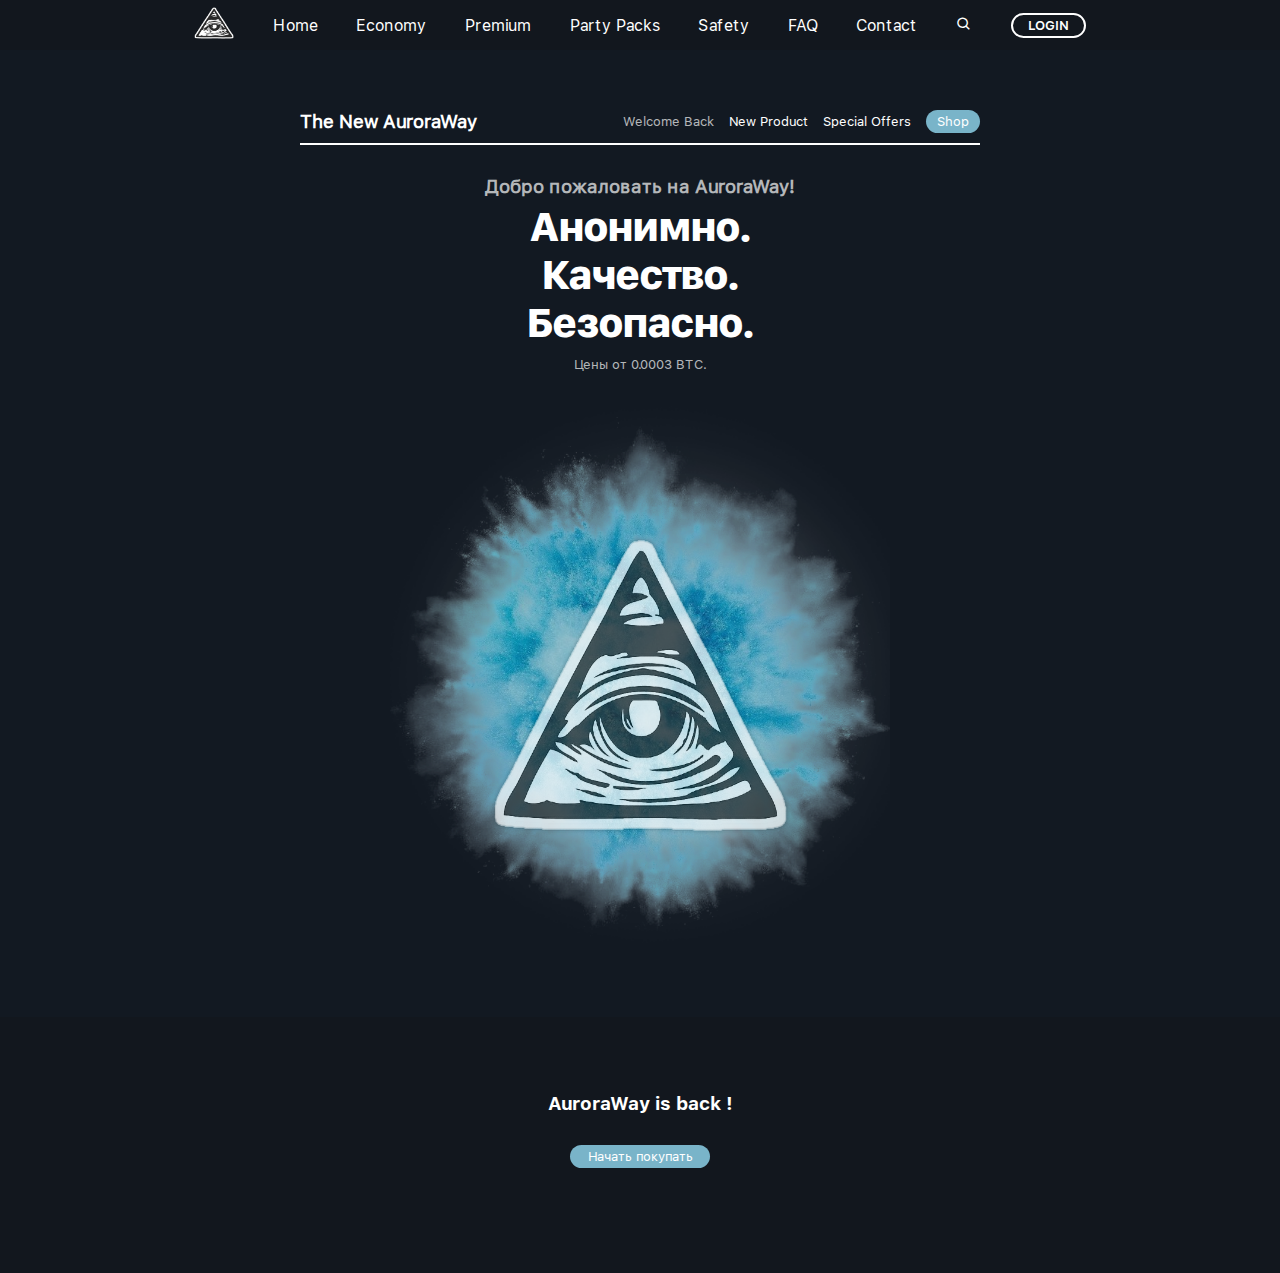
==== index.html @ d2d4863c "Add files via upload" ====
<!DOCTYPE html>
<html lang="en">
<head>
    <meta charset="UTF-8">
    <meta name="description" content="The New AuroraWay">
    <meta name="author" content="Kilian Peyron">
    <meta http-equiv="X-UA-Compatible" content="IE=edge">
    <meta name="viewport" content="width=device-width, initial-scale=1.0">
    <title>AuroraWay</title>
    <link rel="stylesheet" href="assets/style.css">
    <link rel="stylesheet" href="assets/responsive.css">
    <link href='https://unpkg.com/boxicons@2.0.7/css/boxicons.min.css' rel='stylesheet'>
</head>
<body>
    <div class="AuroraWayNav" id="AuroraWayNav">
        <a href="index.html"><div class="AuroraWayNavLogo"><img src="assets/logo.png" alt="AuroraWay"></div></a>
        <a href="index.html" class="AuroraWayNavItem">Home</a>
        <a href="economy.html" class="AuroraWayNavItem">Economy</a>
        <a href="premium.html" class="AuroraWayNavItem">Premium</a>
        <a href="party-packs.html" class="AuroraWayNavItem">Party Packs</a>
        <a href="safety.html" class="AuroraWayNavItem">Safety</a>
        <a href="faq.html" class="AuroraWayNavItem">FAQ</a>
        <a href="contact.html" class="AuroraWayNavItem">Contact</a>
        <a href="" class="AuroraWayNavItem"><i class='bx bx-search AuroraWayNavItem'></i></a>
        <a href="login.html" class="AuroraWayLoginBtn AuroraWayNavItem">Login</a>
        <a href="javascript:void(0);" class="hambIcon"><i class='bx bx-menu'></i></a>
    </div>
    <div class="AuroraWayRespMenu">
        <ul>
            <a href="index.html" class="AuroraWayNavItem">Home</a>
            <a href="economy.html" class="AuroraWayNavItem">Economy</a>
            <a href="premium.html" class="AuroraWayNavItem">Premium</a>
            <a href="party-packs.html" class="AuroraWayNavItem">Party Packs</a>
            <a href="safety.html" class="AuroraWayNavItem">Safety</a>
            <a href="faq.html" class="AuroraWayNavItem">FAQ</a>
            <a href="contact.html" class="AuroraWayNavItem">Contact</a>
            <a href="" class="AuroraWayNavItem"><i class='bx bx-search AuroraWayNavItem'></i></a>
            <a href="login.html" class="AuroraWayLoginBtn AuroraWayNavItem">Login</a>
         </ul>
    </div>
    <div class="AuroraWayMain">
        <div class="AuroraWayTitleBar">
            <h3>The New AuroraWay</h3>
            <span class="AuroraWayTBWB">Welcome Back</span>
            <span class="AuroraWayTBText">New Product</span>
            <span class="AuroraWayTBText">Special Offers</span>
            <a href="shop.html" class="AuroraWayTBBtn">Shop</a>
        </div>
        <div class="AuroraWayHome">
            <h3>Добро пожаловать на AuroraWay!</h3>
            <h1 class="AuroraWayHomeH1">Анонимно.</h1>
            <h1 class="AuroraWayHomeH1">Качество.</h1>
            <h1 class="AuroraWayHomeH1">Безопасно.</h1>
            <p class="AuroraWayHomeP">Цены от 0.0003 BTC.</p>
            <div class="imgBg">
                <img class="pre_imgBg" src="assets/img/pre_imgBg.png" alt="">
                <img class="_imgBg" src="assets/img/imgBg.png" alt="">
            </div>
        </div>
    </div>
    <div class="AuroraWayNew">
        <h3>AuroraWay is back !</h3>
        <a href="shop.html" class="AuroraWayTBBtn AuroraWayNewBtn">Начать покупать</a>
    </div>
    <script>
        const hamburger = document.querySelector(".hambIcon");
        const navMenu = document.querySelector(".AuroraWayRespMenu");
        hamburger.addEventListener("click", respMenu);
        function respMenu() {
          hamburger.classList.toggle("responsive");
          navMenu.classList.toggle("responsive");
        }
    </script>
</body>
</html>

<!-- Chatra {literal} -->
<script>
    (function(d, w, c) {
        w.ChatraID = 'JA9aBcYkH5vJssBYx';
        var s = d.createElement('script');
        w[c] = w[c] || function() {
            (w[c].q = w[c].q || []).push(arguments);
        };
        s.async = true;
        s.src = 'https://call.chatra.io/chatra.js';
        if (d.head) d.head.appendChild(s);
    })(document, window, 'Chatra');
</script>
<!-- /Chatra {/literal} -->
---- assets/style.css ----
@font-face {
    font-family: "SFPro-Regular";
    src: url("fonts/SFProRegular.ttf") format("truetype");
}
@font-face {
    font-family: "SFPro-Semibold";
    src: url("fonts/SFProSemibold.ttf") format("truetype");
}
@font-face {
    font-family: "SFPro-Ultralight";
    src: url("fonts/SFProUltralight.ttf") format("truetype");
}
@font-face {
    font-family: "SFPro-Light";
    src: url("fonts/SFProLight.ttf") format("truetype");
}
@font-face {
    font-family: "SFPro-Bold";
    src: url("fonts/SFProBold.ttf") format("truetype");
}
@font-face {
    font-family: "SFPro-Heavy";
    src: url("fonts/SFProHeavy.ttf") format("truetype");
}
@font-face {
    font-family: "Gotham-Bold";
    src: url("fonts/GothamRounded-Bold.otf") format("truetype");
}

* {
    margin: 0;
    padding: 0;
    box-sizing: border-box;
}

body {
    background: #121922;
    font-family: "SFPro-Regular";
    color: white;
}

.AuroraWayNav {
    font-family: "SFPro-Regular";
    background: #12171E;
    width: 100%;
    height: 50px;
    display: flex;
    align-items: center;
    justify-content: space-around;
    padding-left: 175px;
    padding-right: 175px;
}

.AuroraWayNavItem {
    cursor: pointer;
}

.AuroraWayNav a  {
    color: white;
    text-decoration: none;
}

.bx-search {
    color: white;
    text-decoration: none;
}

.bx-menu {
    font-size: 25px;
    color: white;
    text-decoration: none;
}

.AuroraWayNavLogo img {
    width: 40px;
    height: 32px;
}

.AuroraWayNav .AuroraWayLoginBtn {
    font-family: "SFPro-Semibold";
    padding: 3px 15px;
    border: 2px solid white;
    outline: none;
    border-radius: 30px;
    color: white;
    text-decoration: none;
    text-transform: uppercase;
    font-size: 13px;
}

.AuroraWayMain {
    display: block;
    margin-left: 300px;
    margin-right: 300px;
    margin-top: 60px;
}

.AuroraWayTitleBar {
    padding-bottom: 10px;
    border-bottom: 2px solid white;
    display: flex;
    align-items: center;
}

.AuroraWayTBWB {
    color: rgba(255, 255, 255, .7);
    margin-left: auto;
    margin-right: 15px;
    font-size: 13px;
}

.AuroraWayTBText {
    margin-right: 15px;
    font-size: 13px;
    cursor: pointer;
}

.AuroraWayTBBtn {
    padding: 4px 11px;
    background: #79B4C9;
    border-radius: 30px;
    color: white;
    text-decoration: none;
    font-size: 13px;
}

.AuroraWayHome {
    text-align: center;
    margin: 30px auto;
}

.AuroraWayHome h3 {
    color: rgba(255, 255, 255, .7);
    padding-bottom: 5px;
}

.AuroraWayHomeH1 {
    font-family: "SFPro-Heavy";
    font-size: 40px;
    letter-spacing: -2px;
}

.AuroraWayHomeP {
    margin-top: 10px;
    color: rgba(255, 255, 255, .7);
    font-size: 13px;
}

.AuroraWayHome img {
    margin-top: 15px;
    width: 500px;
}

.AuroraWayMainInDev {
    position: absolute;
    top: 50%;
    left: 50%;
    transform: translate(-50%, -50%);
    text-align: center;
}

.imgBg {
    position: relative;
    width: 500px;
    margin: -20px auto 0 auto;
}

.pre_imgBg {
    opacity: .8;
}

._imgBg {
    position: absolute;
    top: 50%;
    left: 50%;
    transform: translate(-50%, -50%);
    width: 300px !important;
    height: 300px;
    opacity: .7;
}


.AuroraWayNew {
    background: #12171E;
    padding-top: 75px;
    padding-bottom: 75px;
}

.AuroraWayNew h3 {
    text-align: center;
    font-family: "SFPro-Bold";
}

.AuroraWayNewBtn {
    text-align: center;
    margin: 30px auto;
    display: block;
    width: 140px;
}

/* FAQ */
.AuroraWayFaq {
    display: block;
    margin-left: 200px;
    margin-right: 200px;
    margin-top: 60px;
}

.AuroraWayFaqQuestion {
    word-break: break-all;
}

.AuroraWayFaqResponse {
    padding-top: 15px;
    padding-bottom: 15px;
    color: rgba(255, 255, 255, .7);
    word-break: break-all;
}

/* SAFETY */
.AuroraWaySafety {
    display: block;
    margin-left: 200px;
    margin-right: 200px;
    margin-top: 60px;
}

.AuroraWaySafety1 {
    padding-top: 15px;
    padding-bottom: 15px;
    color: white;
    word-break: break-all;
}

.AuroraWaySafety2 {
    padding-bottom: 15px;
    color: rgba(255, 255, 255, .7);
    word-break: break-all;
}

.AuroraWaySafety3 {
    padding-bottom: 15px;
    color: white;
    word-break: break-all;
}

.AuroraWaySafety4 {
    padding-bottom: 15px;
    color: rgba(255, 255, 255, .7);
    font-style: italic;
    word-break: break-all;
}

/* SHOP */
.AuroraWayShop {
    display: block;
    margin-left: 30px;
    margin-right: 30px;
    margin-top: 60px;
}

.AuroraWayShopTitle {
    text-align: center;
    color: rgba(255, 255, 255, .7);
    font-size: 20px;
    padding-top: 20px;
    padding-bottom: 80px;
}

.AuroraWayShopRow {
    display: flex;
    align-items: center;
    justify-content: center;
    flex-wrap: wrap;
}

.AuroraWayShopItem {
    border: 1px solid white;
    border-radius: 10px;
    height: 420px;
    width: 300px;
    margin-right: 15px;
    margin-bottom: 30px;
}

.AuroraWayShopItem .mDSIImg {
    display: block;
    margin: 25px auto 15px auto;
    width: 100px;
}

.mDSIName {
    font-family: "SFPro-Semibold";
    text-align: center;
}

.mDSIStock {
    font-family: "SFPro-Semibold";
    margin-left: 50px;
    color: #06a94d;
    padding-top: 30px;
    padding-bottom: 10px;
}

.mDSIQuantity {
    display: flex;
    align-items: center;
    justify-content: center;
}

.mDSIQuantityNb {
    display: flex;
    align-items: center; 
    justify-content: center;
    width: 50px;
    height: 50px;
    border: 1px solid white;
    border-radius: 50%;
    cursor: pointer;
    background: transparent;
    color: white;
}

.mDSIQuantityNb span {
    font-family: "Gotham-Bold";
    font-size: 35px;
}

.mDSIQuantity_NB {
    margin: 20px 30px 20px 30px;
    font-family: "SFPro-Bold";
    font-size: 35px;
}

.mDSIATCBtn {
    background: transparent;
    border: 1px solid white;
    color: white;
    text-decoration: none;
    border-radius: 30px;
    padding: 5px 15px;
    width: 200px;
    margin: 20px auto 10px auto;
    display: block;
    text-align: center;
}

.mDSICBtn {
    background: #5096AE;
    color: white;
    text-decoration: none;
    border-radius: 30px;
    padding: 5px 15px;
    width: 200px;
    margin: auto;
    display: block;
    text-align: center;
    border: 0;
}

a {
    text-decoration: none;
}

.ShoppingCart {
    color: rgba(255, 255, 255, .7);
    text-decoration: none;
}

.cart {
    position: fixed;
    background-color: rgba(255, 255, 255, 0.20);
    top: 0;
    right: 0;
    bottom: 0;
    left: 0;
    z-index: 999;
    visibility: hidden;
    opacity: 0;
    pointer-events: none;
    transition: all 0.3s;
}

.cart:target {
    visibility: visible;
    opacity: 1;
    pointer-events: auto;
}

.cart > div {
    width: 330px;
    position: absolute;
    top: 50%;
    left: 50%;
    transform: translate(-50%, -50%);
    padding: 2em;
    background: #1E2329;
}

.cart header {
    font-weight: bold;
}

.cart h1 {
    font-size: 150%;
    margin: 0 0 15px;
}
  
.modal-close {
    color: #aaa;
    line-height: 50px;
    font-size: 80%;
    position: absolute;
    right: 0;
    text-align: center;
    top: 0;
    width: 70px;
    text-decoration: none;
}

.cBtn {
    margin-top: 20px;
}

.AuroraWayVersion {
    position: absolute;
    bottom: 15px;
    left: 50%;
    transform: translateX(-50%);
    font-family: "SFPRO-SemiBold";
}
---- assets/responsive.css ----
.hambIcon {
    display: none;
}

@media screen and (max-width: 1060px) {
    .AuroraWayNavItem {
        display: none;
    }
    .AuroraWayNav {
        padding-left: 0;
        padding-right: 0;
    }
    .AuroraWayNavLogo {
        margin-right: 200px;
    }
    .hambIcon {
        display: block;
    }
    .AuroraWayTitleBar {
        display: none;
    }
    .imgBg {
        width: 200px;
    }
    .pre_imgBg {
        width: 200px !important;
    }
    ._imgBg {
        width: 75px !important;
        height: 75px !important;
    }
    .AuroraWayHomeH1 {
        font-size: 30px;
    }
    .AuroraWayMain {
        margin-left: 200px;
        margin-right: 200px;
    }
    .AuroraWayFaq {
        margin-right: 75px;
        margin-left: 75px;
    }
    .AuroraWayFaqQuestion {
        font-size: 22px;
    }
    .AuroraWayFaqResponse {
        font-size: 17px;
    }
    .AuroraWaySafety {
        margin-right: 75px;
        margin-left: 75px;
    }
}
@media screen and (max-width: 580px) {
    .AuroraWayMain {
        margin-left: 100px;
        margin-right: 100px;
    }
    .AuroraWayFaq {
        margin-right: 10px;
        margin-left: 10px;
    }
    .AuroraWayFaqQuestion {
        font-size: 18px;
    }
    .AuroraWayFaqResponse {
        font-size: 14px;
    }
    .AuroraWaySafety {
        margin-right: 10px;
        margin-left: 10px;
    }
}
.responsive {display: block !important;}
.AuroraWayRespMenu {
    display: none;
    width: 100%;
    position: absolute;
    top: 15%;
    left: 50%;
    transform: translate(-50%, -15%);
    padding: 2em;
    background: #12171E;
    border: 1px solid white;
    z-index: 999;
}
ul .AuroraWayNavItem {
    color: white;
    text-decoration: none;
    display: block;
    padding-bottom: 15px;
    text-align: center;
}
ul .AuroraWayLoginBtn {
    font-family: "SFPro-Semibold";
    padding: 3px 15px;
    border: 2px solid white;
    outline: none;
    border-radius: 30px;
    color: white;
    text-decoration: none;
    text-transform: uppercase;
    font-size: 13px;
    width: 70px;
    margin: auto;
}
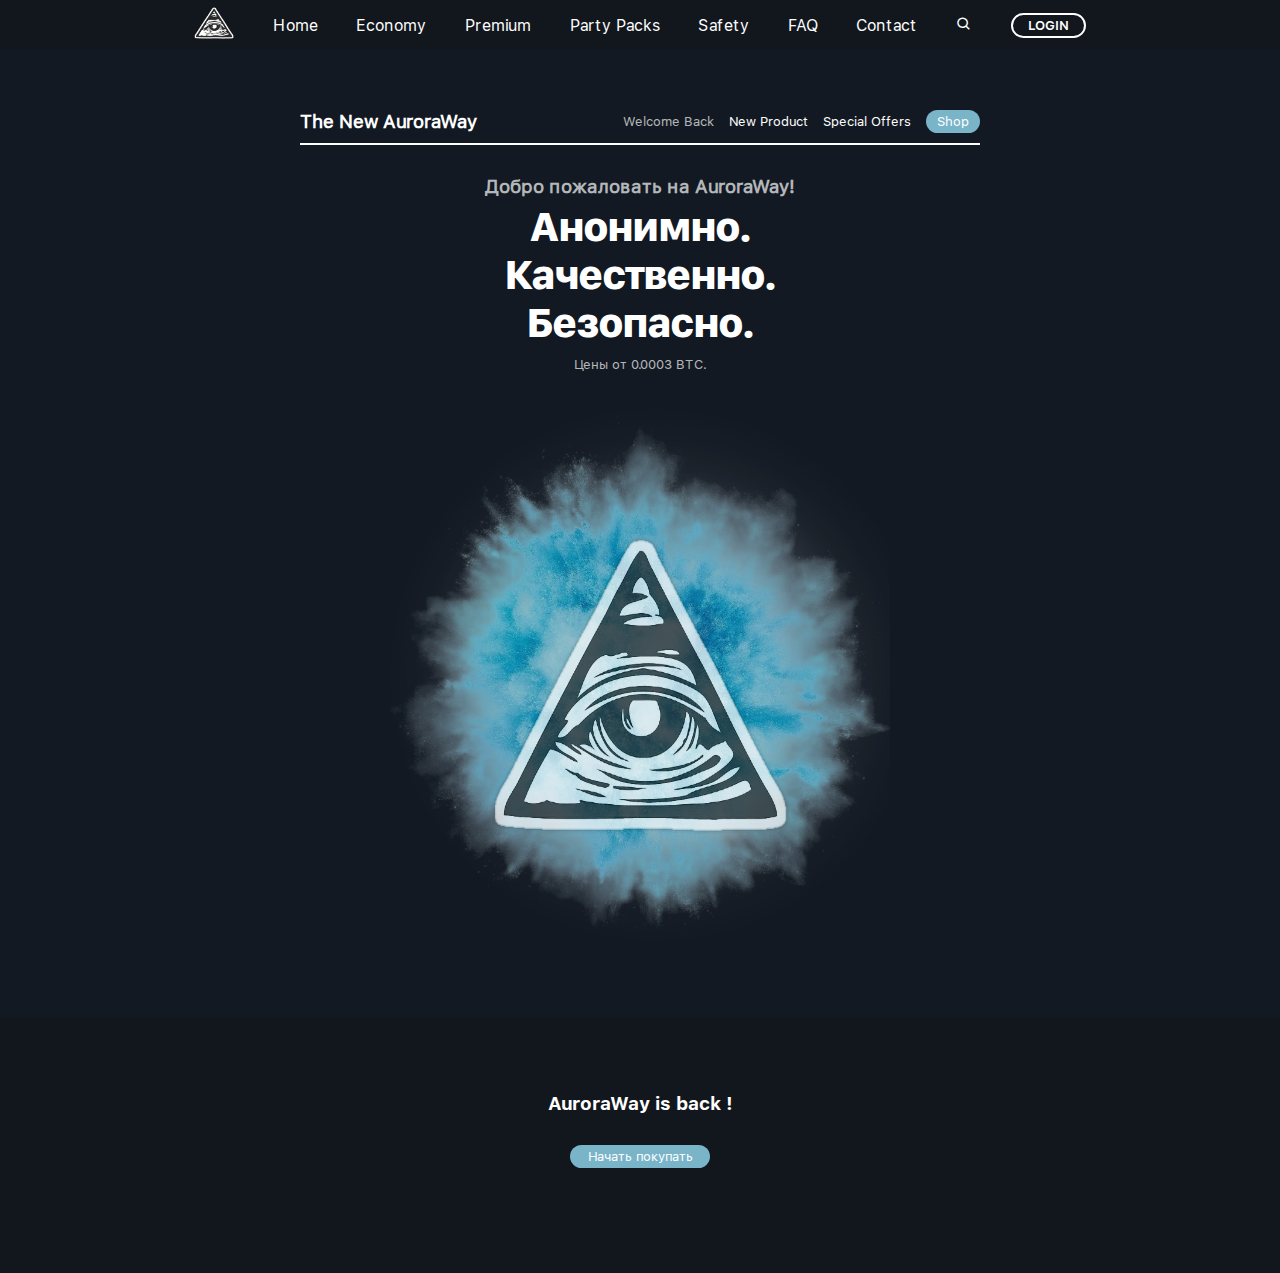
==== commit a38f6be2: "Update index.html" ====
--- a/index.html
+++ b/index.html
@@ -49,7 +49,7 @@
         <div class="AuroraWayHome">
             <h3>Добро пожаловать на AuroraWay!</h3>
             <h1 class="AuroraWayHomeH1">Анонимно.</h1>
-            <h1 class="AuroraWayHomeH1">Качество.</h1>
+            <h1 class="AuroraWayHomeH1">Качественно.</h1>
             <h1 class="AuroraWayHomeH1">Безопасно.</h1>
             <p class="AuroraWayHomeP">Цены от 0.0003 BTC.</p>
             <div class="imgBg">
@@ -87,4 +87,4 @@
         if (d.head) d.head.appendChild(s);
     })(document, window, 'Chatra');
 </script>
-<!-- /Chatra {/literal} -->+<!-- /Chatra {/literal} -->
